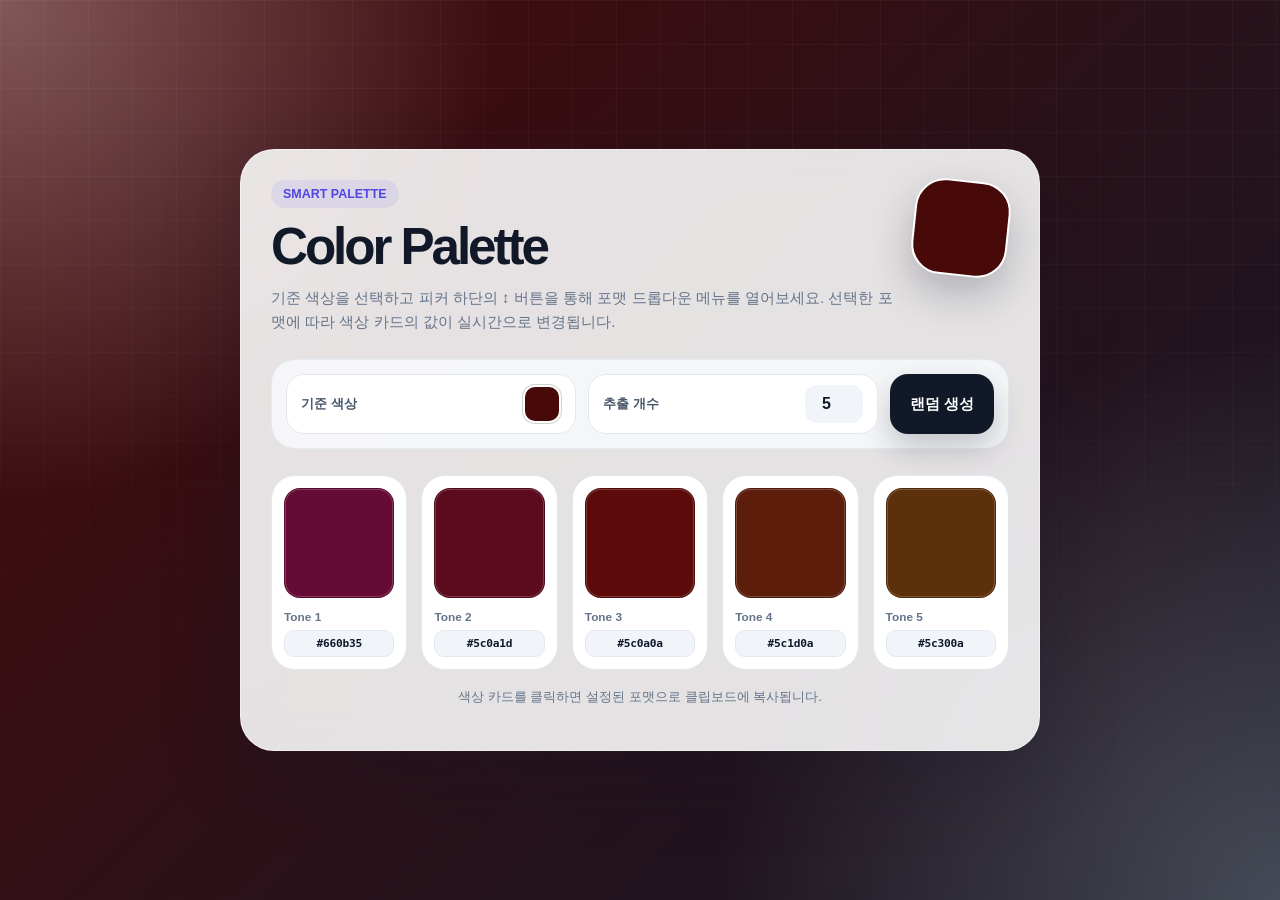
==== color_palette.html @ 42c9bb75 "Add Smart Color Palette Generator HTML and JS This file contains the HTML structure, styles, and Jav" ====
<!DOCTYPE html>
<html lang="ko">
<head>
    <meta charset="UTF-8" />
    <meta name="viewport" content="width=device-width, initial-scale=1.0" />
    <title>Smart Color Palette Generator</title>

    <style>
        :root {
            --bg-color: #450a0a;
            --text-color: #ffffff;
            --card-bg: rgba(255, 255, 255, 0.88);
            --card-border: rgba(255, 255, 255, 0.5);
            --shadow: 0 24px 80px rgba(15, 23, 42, 0.22);
        }

        * {
            box-sizing: border-box;
        }

        body {
            min-height: 100vh;
            margin: 0;
            font-family: Pretendard, -apple-system, BlinkMacSystemFont, "Segoe UI", sans-serif;
            color: var(--text-color);
            background:
                radial-gradient(circle at top left, rgba(255, 255, 255, 0.32), transparent 32%),
                radial-gradient(circle at bottom right, rgba(255, 255, 255, 0.22), transparent 36%),
                linear-gradient(135deg, var(--bg-color), #111827);
            transition: background 0.45s ease, color 0.3s ease;
            display: flex;
            align-items: center;
            justify-content: center;
            padding: 40px 18px;
            overflow-x: hidden;
        }

        body::before {
            content: "";
            position: fixed;
            inset: 0;
            background-image:
                linear-gradient(rgba(255,255,255,0.06) 1px, transparent 1px),
                linear-gradient(90deg, rgba(255,255,255,0.06) 1px, transparent 1px);
            background-size: 44px 44px;
            mask-image: linear-gradient(to bottom, rgba(0,0,0,0.65), transparent);
            pointer-events: none;
        }

        .container {
            position: relative;
            width: min(100%, 800px);
            padding: 30px;
            border-radius: 34px;
            background: var(--card-bg);
            border: 1px solid var(--card-border);
            box-shadow: var(--shadow);
            backdrop-filter: blur(22px);
            color: #111827;
        }

        .header {
            display: flex;
            justify-content: space-between;
            gap: 20px;
            align-items: flex-start;
            margin-bottom: 26px;
        }

        .eyebrow {
            display: inline-flex;
            align-items: center;
            gap: 8px;
            padding: 7px 12px;
            border-radius: 999px;
            background: rgba(99, 102, 241, 0.1);
            color: #4f46e5;
            font-size: 0.78rem;
            font-weight: 800;
            margin-bottom: 12px;
        }

        h1 {
            margin: 0;
            font-size: clamp(2rem, 5vw, 3.2rem);
            line-height: 1.05;
            letter-spacing: -0.06em;
        }

        .description {
            margin: 12px 0 0;
            color: #64748b;
            font-size: 0.95rem;
            line-height: 1.55;
        }

        .preview-orb {
            flex: 0 0 auto;
            width: 96px;
            height: 96px;
            border-radius: 30px;
            background: var(--bg-color);
            box-shadow: 0 18px 40px rgba(15, 23, 42, 0.24);
            border: 2px solid #ffffff;
            transform: rotate(6deg);
            transition: background 0.35s ease, transform 0.25s ease;
        }

        .preview-orb:hover {
            transform: rotate(0deg) scale(1.04);
        }

        .controls {
            display: grid;
            grid-template-columns: 1fr 1fr auto;
            gap: 12px;
            margin-bottom: 26px;
            padding: 14px;
            border-radius: 24px;
            background: rgba(248, 250, 252, 0.86);
            border: 1px solid rgba(226, 232, 240, 0.9);
        }

        .input-group {
            display: flex;
            align-items: center;
            justify-content: space-between;
            gap: 12px;
            min-height: 58px;
            padding: 10px 14px;
            border-radius: 18px;
            background: #ffffff;
            border: 1px solid #e2e8f0;
            position: relative;
        }

        .input-group label {
            font-size: 0.84rem;
            font-weight: 800;
            color: #475569;
            white-space: nowrap;
        }

        .color-picker-trigger {
            width: 38px;
            height: 38px;
            border-radius: 12px;
            border: 2px solid #ffffff;
            box-shadow: 0 0 0 1px rgba(0, 0, 0, 0.18);
            cursor: pointer;
            background: var(--bg-color);
        }

        /* 개발자 도구 메인 피커 Popover */
        .dev-picker-popover {
            position: absolute;
            top: 68px;
            left: 0;
            z-index: 50;
            width: 270px;
            padding: 12px;
            background: #242424;
            border-radius: 16px;
            box-shadow: 0 20px 45px rgba(0, 0, 0, 0.4);
            border: 1px solid #383838;
            display: none;
            flex-direction: column;
            gap: 12px;
            color: #d1d5db;
        }

        .dev-picker-popover.active {
            display: flex;
        }

        .spectrum-box {
            position: relative;
            width: 100%;
            height: 140px;
            border-radius: 8px;
            background: linear-gradient(to top, #000, transparent),
                        linear-gradient(to right, #fff, rgba(255,0,0,0));
            background-color: #ff0000;
            cursor: crosshair;
            overflow: hidden;
        }

        .spectrum-cursor {
            position: absolute;
            width: 14px;
            height: 14px;
            border: 2px solid #ffffff;
            border-radius: 50%;
            box-shadow: 0 0 3px rgba(0,0,0,0.8);
            transform: translate(-50%, -50%);
            pointer-events: none;
        }

        .sliders-row {
            display: flex;
            align-items: center;
            gap: 10px;
        }

        .current-color-circle {
            width: 28px;
            height: 28px;
            border-radius: 50%;
            border: 1px solid rgba(255, 255, 255, 0.2);
            flex-shrink: 0;
            background: var(--bg-color);
        }

        .sliders-column {
            display: flex;
            flex-direction: column;
            gap: 8px;
            flex: 1;
        }

        .picker-slider {
            -webkit-appearance: none;
            width: 100%;
            height: 8px;
            border-radius: 4px;
            outline: none;
        }

        .hue-slider {
            background: linear-gradient(to right, #ff0000 0%, #ffff00 17%, #00ff00 33%, #00ffff 50%, #0000ff 67%, #ff00ff 83%, #ff0000 100%);
        }

        .alpha-slider {
            background: linear-gradient(to right, transparent, #ff0000);
        }

        .picker-slider::-webkit-slider-thumb {
            -webkit-appearance: none;
            width: 14px;
            height: 14px;
            border-radius: 50%;
            background: #ffffff;
            box-shadow: 0 1px 3px rgba(0,0,0,0.5);
            cursor: pointer;
        }

        /* 피커 하단 포맷 표시 컨트롤 영역 */
        .format-control-wrapper {
            position: relative;
        }

        .format-controller-box {
            display: flex;
            align-items: center;
            gap: 6px;
            background: #1a1a1a;
            border: 1px solid #3d3d3d;
            border-radius: 8px;
            padding: 4px 8px;
        }

        .format-value-input {
            width: 100%;
            background: transparent;
            border: 0;
            outline: 0;
            color: #ffffff;
            font-size: 0.82rem;
            font-family: ui-monospace, SFMono-Regular, Menlo, Monaco, Consolas, monospace;
            text-align: center;
        }

        .format-switch-btn {
            background: transparent;
            border: 0;
            color: #9ca3af;
            cursor: pointer;
            padding: 2px 4px;
            min-height: auto;
            box-shadow: none;
            font-size: 0.9rem;
            display: flex;
            align-items: center;
            justify-content: center;
            border-radius: 4px;
        }

        .format-switch-btn:hover {
            background: rgba(255,255,255,0.15);
            color: #ffffff;
            transform: none;
            box-shadow: none;
        }

        .format-label-sub {
            text-align: center;
            font-size: 0.68rem;
            color: #6b7280;
            font-weight: 800;
            margin-top: 4px;
            letter-spacing: 0.05em;
        }

        /* 개발자 도구 스타일 포맷 선택 드롭다운 팝업 메뉴 */
        .format-dropdown-menu {
            position: absolute;
            top: 100%;
            right: 0;
            margin-top: 6px;
            width: 180px;
            background: #1e1e1e;
            border: 1px solid #3d3d3d;
            border-radius: 10px;
            box-shadow: 0 10px 25px rgba(0, 0, 0, 0.5);
            display: none;
            flex-direction: column;
            padding: 6px 0;
            z-index: 60;
        }

        .format-dropdown-menu.active {
            display: flex;
        }

        .format-option-item {
            padding: 8px 12px;
            font-size: 0.78rem;
            font-family: ui-monospace, SFMono-Regular, Menlo, Monaco, Consolas, monospace;
            color: #d1d5db;
            cursor: pointer;
            display: flex;
            justify-content: space-between;
            align-items: center;
            transition: background 0.15s ease;
        }

        .format-option-item:hover {
            background: #2d2d2d;
            color: #ffffff;
        }

        .format-option-item.selected {
            color: #3b82f6;
            font-weight: bold;
        }

        input[type="number"] {
            width: 58px;
            border: 0;
            outline: 0;
            background: #f1f5f9;
            border-radius: 12px;
            padding: 10px 6px;
            text-align: center;
            font-size: 1rem;
            font-weight: 900;
            color: #111827;
        }

        button {
            min-height: 58px;
            padding: 0 20px;
            border: 0;
            border-radius: 18px;
            background: #111827;
            color: #ffffff;
            font-size: 0.92rem;
            font-weight: 850;
            cursor: pointer;
            box-shadow: 0 14px 30px rgba(15, 23, 42, 0.22);
            transition: transform 0.2s ease, box-shadow 0.2s ease, background 0.2s ease;
            white-space: nowrap;
        }

        button:hover {
            transform: translateY(-2px);
            background: #020617;
            box-shadow: 0 18px 38px rgba(15, 23, 42, 0.28);
        }

        .palette {
            display: grid;
            grid-template-columns: repeat(auto-fit, minmax(130px, 1fr));
            gap: 14px;
        }

        .color-card {
            position: relative;
            overflow: hidden;
            padding: 12px;
            border-radius: 24px;
            background: #ffffff;
            border: 1px solid #e2e8f0;
            cursor: pointer;
            transition: transform 0.22s ease, box-shadow 0.22s ease, border-color 0.22s ease;
        }

        .color-card:hover {
            transform: translateY(-6px);
            box-shadow: 0 18px 36px rgba(15, 23, 42, 0.12);
            border-color: #6366f1;
        }

        .swatch {
            height: 110px;
            border-radius: 16px;
            margin-bottom: 12px;
            border: 1px solid rgba(0, 0, 0, 0.15);
            box-shadow: inset 0 0 0 1px rgba(255, 255, 255, 0.2);
        }

        .color-info {
            display: flex;
            flex-direction: column;
            gap: 6px;
        }

        .tone-name {
            font-size: 0.74rem;
            font-weight: 900;
            color: #64748b;
        }

        .hex-label {
            padding: 6px 8px;
            border-radius: 10px;
            background: #f1f5f9;
            color: #0f172a;
            font-size: 0.7rem;
            font-weight: 800;
            font-family: ui-monospace, SFMono-Regular, Menlo, Monaco, Consolas, monospace;
            letter-spacing: -0.02em;
            word-break: break-all;
            text-align: center;
            border: 1px solid #e2e8f0;
        }

        .hint {
            margin-top: 18px;
            color: #64748b;
            font-size: 0.84rem;
            text-align: center;
        }

        #toast {
            position: fixed;
            left: 50%;
            bottom: 34px;
            transform: translateX(-50%) translateY(16px);
            min-width: 210px;
            padding: 14px 18px;
            border-radius: 999px;
            background: rgba(15, 23, 42, 0.92);
            color: #ffffff;
            text-align: center;
            font-size: 0.9rem;
            font-weight: 800;
            box-shadow: 0 20px 50px rgba(0,0,0,0.28);
            opacity: 0;
            visibility: hidden;
            transition: opacity 0.25s ease, transform 0.25s ease, visibility 0.25s ease;
            backdrop-filter: blur(12px);
            z-index: 100;
        }

        #toast.show {
            opacity: 1;
            visibility: visible;
            transform: translateX(-50%) translateY(0);
        }

        @media (max-width: 720px) {
            .controls {
                grid-template-columns: 1fr;
            }
            .header {
                flex-direction: column;
            }
            .preview-orb {
                width: 100%;
                height: 80px;
                transform: none;
            }
        }
    </style>
</head>

<body>
    <main class="container">
        <section class="header">
            <div>
                <div class="eyebrow">SMART PALETTE</div>
                <h1>Color Palette</h1>
                <p class="description">
                    기준 색상을 선택하고 피커 하단의 ↕ 버튼을 통해 포맷 드롭다운 메뉴를 열어보세요.
                    선택한 포맷에 따라 색상 카드의 값이 실시간으로 변경됩니다.
                </p>
            </div>

            <div class="preview-orb" id="previewOrb"></div>
        </section>

        <section class="controls">
            <div class="input-group">
                <label>기준 색상</label>
                <div class="color-picker-trigger" id="pickerTrigger"></div>
                
                <!-- 개발자 도구 스타일 피커 Popover -->
                <div class="dev-picker-popover" id="pickerPopover">
                    <div class="spectrum-box" id="spectrumBox">
                        <div class="spectrum-cursor" id="spectrumCursor"></div>
                    </div>
                    
                    <div class="sliders-row">
                        <div class="current-color-circle" id="currentColorCircle"></div>
                        <div class="sliders-column">
                            <input type="range" min="0" max="360" value="0" class="picker-slider hue-slider" id="hueSlider" />
                            <input type="range" min="0" max="1" step="0.01" value="1" class="picker-slider alpha-slider" id="alphaSlider" />
                        </div>
                    </div>

                    <div class="format-control-wrapper">
                        <div class="format-controller-box">
                            <input type="text" class="format-value-input" id="formatValueInput" />
                            <button type="button" class="format-switch-btn" id="formatSwitchBtn" title="포맷 선택 메뉴 열기">↕</button>
                        </div>
                        <div class="format-label-sub" id="formatLabelSub">HEX</div>

                        <!-- 개발자 도구 스타일 포맷 드롭다운 팝업 -->
                        <div class="format-dropdown-menu" id="formatDropdownMenu">
                            <div class="format-option-item selected" data-format="HEX">HEX</div>
                            <div class="format-option-item" data-format="RGB">RGB</div>
                            <div class="format-option-item" data-format="HSL">HSL</div>
                            <div class="format-option-item" data-format="HWB">HWB</div>
                            <div class="format-option-item" data-format="LCH">LCH</div>
                            <div class="format-option-item" data-format="OKLCH">OKLCH</div>
                        </div>
                    </div>
                </div>
            </div>

            <div class="input-group">
                <label for="colorCount">추출 개수</label>
                <input type="number" id="colorCount" value="5" min="1" max="10" />
            </div>

            <button type="button" onclick="randomizeAndGenerate()">
                랜덤 생성
            </button>
        </section>

        <section class="palette" id="palette"></section>

        <p class="hint">색상 카드를 클릭하면 설정된 포맷으로 클립보드에 복사됩니다.</p>
    </main>

    <div id="toast">복사되었습니다 🎉</div>

    <script>
        let currentFormat = "HEX";

        // 글로벌 색상 상태 관리 (HSLA 기준)
        let currentH = 0;
        let currentS = 77;
        let currentL = 16;
        let currentA = 1;

        const pickerTrigger = document.getElementById("pickerTrigger");
        const pickerPopover = document.getElementById("pickerPopover");
        const spectrumBox = document.getElementById("spectrumBox");
        const spectrumCursor = document.getElementById("spectrumCursor");
        const currentColorCircle = document.getElementById("currentColorCircle");
        const hueSlider = document.getElementById("hueSlider");
        const alphaSlider = document.getElementById("alphaSlider");
        const formatValueInput = document.getElementById("formatValueInput");
        const formatSwitchBtn = document.getElementById("formatSwitchBtn");
        const formatDropdownMenu = document.getElementById("formatDropdownMenu");
        const formatLabelSub = document.getElementById("formatLabelSub");
        const colorCountInput = document.getElementById("colorCount");
        const paletteContainer = document.getElementById("palette");
        const previewOrb = document.getElementById("previewOrb");

        // 메인 피커 팝오버 토글
        pickerTrigger.addEventListener("click", (e) => {
            e.stopPropagation();
            pickerPopover.classList.toggle("active");
            formatDropdownMenu.classList.remove("active");
        });

        document.addEventListener("click", (e) => {
            if (!pickerPopover.contains(e.target) && e.target !== pickerTrigger) {
                pickerPopover.classList.remove("active");
                formatDropdownMenu.classList.remove("active");
            }
        });

        // ↕ 버튼 클릭 시 포맷 선택 드롭다운 토글
        formatSwitchBtn.addEventListener("click", (e) => {
            e.stopPropagation();
            formatDropdownMenu.classList.toggle("active");
        });

        // 드롭다운 옵션 클릭 이벤트
        document.querySelectorAll(".format-option-item").forEach(item => {
            item.addEventListener("click", (e) => {
                e.stopPropagation();
                currentFormat = item.getAttribute("data-format");
                
                document.querySelectorAll(".format-option-item").forEach(opt => opt.classList.remove("selected"));
                item.classList.add("selected");

                formatDropdownMenu.classList.remove("active");
                generatePalette();
            });
        });

        // 스펙트럼 마우스 드래그 조작
        let isDraggingSpectrum = false;

        function updateSpectrumFromMouse(e) {
            const rect = spectrumBox.getBoundingClientRect();
            let x = Math.max(0, Math.min(rect.width, e.clientX - rect.left));
            let y = Math.max(0, Math.min(rect.height, e.clientY - rect.top));

            let s = Math.round((x / rect.width) * 100);
            const v = 100 - (y / rect.height) * 100;

            const l = (2 - s / 100) * (v / 100) / 2;
            if (l !== 0) {
                if (l === 1) {
                    s = 0;
                } else if (l < 0.5) {
                    s = (s / 100 * v / 100) / (l * 2) * 100;
                } else {
                    s = (s / 100 * v / 100) / (2 - l * 2) * 100;
                }
            }
            currentS = Math.round(s);
            currentL = Math.round(l * 100);

            spectrumCursor.style.left = `${x}px`;
            spectrumCursor.style.top = `${y}px`;

            generatePalette();
        }

        spectrumBox.addEventListener("mousedown", (e) => {
            isDraggingSpectrum = true;
            updateSpectrumFromMouse(e);
        });

        window.addEventListener("mousemove", (e) => {
            if (isDraggingSpectrum) updateSpectrumFromMouse(e);
        });

        window.addEventListener("mouseup", () => {
            isDraggingSpectrum = false;
        });

        // 슬라이더 조작
        hueSlider.addEventListener("input", (e) => {
            currentH = parseFloat(e.target.value);
            spectrumBox.style.backgroundColor = `hsl(${currentH}, 100%, 50%)`;
            generatePalette();
        });

        alphaSlider.addEventListener("input", (e) => {
            currentA = parseFloat(e.target.value);
            generatePalette();
        });

        colorCountInput.addEventListener("input", generatePalette);

        // 다양한 색상 포맷 변환 함수
        function hslToRgb(h, s, l) {
            s /= 100;
            l /= 100;
            const c = (1 - Math.abs(2 * l - 1)) * s;
            const x = c * (1 - Math.abs((h / 60) % 2 - 1));
            const m = l - c / 2;
            let r = 0, g = 0, b = 0;

            if (0 <= h && h < 60) { r = c; g = x; b = 0; }
            else if (60 <= h && h < 120) { r = x; g = c; b = 0; }
            else if (120 <= h && h < 180) { r = 0; g = c; b = x; }
            else if (180 <= h && h < 240) { r = 0; g = x; b = c; }
            else if (240 <= h && h < 300) { r = x; g = 0; b = c; }
            else if (300 <= h && h < 360) { r = c; g = 0; b = x; }

            return {
                r: Math.round((r + m) * 255),
                g: Math.round((g + m) * 255),
                b: Math.round((b + m) * 255)
            };
        }

        function rgbToHex(r, g, b) {
            return "#" + [r, g, b].map(x => x.toString(16).padStart(2, "0")).join("");
        }

        function formatColorString(h, s, l, a, formatName) {
            const { r, g, b } = hslToRgb(h, s, l);

            switch (formatName) {
                case "RGB":
                    return a < 1 ? `rgba(${r}, ${g}, ${b}, ${a})` : `rgb(${r}, ${g}, ${b})`;
                case "HSL":
                    return a < 1 
                        ? `hsla(${Math.round(h)}, ${Math.round(s)}%, ${Math.round(l)}%, ${a})` 
                        : `hsl(${Math.round(h)}, ${Math.round(s)}%, ${Math.round(l)}%)`;
                case "HWB":
                    const w = Math.round((1 - s / 100) * (l / 100) * 100);
                    const bk = Math.round((1 - l / 100) * 100);
                    return `hwb(${Math.round(h)}deg ${w}% ${bk}%)`;
                case "LCH":
                    return `lch(${Math.round(l)}% ${Math.round(s * 0.8)} ${Math.round(h)})`;
                case "OKLCH":
                    return `oklch(${(l / 100).toFixed(2)} ${(s / 250).toFixed(2)} ${Math.round(h)})`;
                case "HEX":
                default:
                    return rgbToHex(r, g, b);
            }
        }

        function randomizeAndGenerate() {
            currentH = Math.floor(Math.random() * 360);
            currentS = Math.floor(Math.random() * 50) + 40;
            currentL = Math.floor(Math.random() * 50) + 30;
            currentA = 1;

            hueSlider.value = currentH;
            alphaSlider.value = currentA;
            spectrumBox.style.backgroundColor = `hsl(${currentH}, 100%, 50%)`;

            generatePalette();
        }

        function generatePalette() {
            const count = Math.min(Math.max(Number(colorCountInput.value || 1), 1), 10);

            paletteContainer.innerHTML = "";

            const baseRgb = hslToRgb(currentH, currentS, currentL);
            const baseCssColor = `rgba(${baseRgb.r}, ${baseRgb.g}, ${baseRgb.b}, ${currentA})`;

            // 피커 포맷 및 값 업데이트
            formatValueInput.value = formatColorString(currentH, currentS, currentL, currentA, currentFormat);
            formatLabelSub.textContent = currentFormat;

            document.documentElement.style.setProperty("--bg-color", baseCssColor);
            previewOrb.style.background = baseCssColor;
            pickerTrigger.style.background = baseCssColor;
            currentColorCircle.style.background = baseCssColor;

            alphaSlider.style.background = `linear-gradient(to right, transparent, rgb(${baseRgb.r}, ${baseRgb.g}, ${baseRgb.b}))`;

            for (let i = 0; i < count; i++) {
                const center = (count - 1) / 2;
                const hueShift = (i - center) * 14;
                const lightShift = (center - i) * 3;

                const nextHue = (currentH + hueShift + 360) % 360;
                const nextSaturation = Math.min(Math.max(currentS + 4, 30), 95);
                const nextLightness = Math.min(Math.max(currentL + lightShift, 20), 85);

                const formattedString = formatColorString(nextHue, nextSaturation, nextLightness, currentA, currentFormat);
                const { r, g, b } = hslToRgb(nextHue, nextSaturation, nextLightness);
                const swatchBg = `rgba(${r}, ${g}, ${b}, ${currentA})`;

                const card = document.createElement("div");
                card.className = "color-card";

                card.innerHTML = `
                    <div class="swatch" style="background: ${swatchBg};"></div>
                    <div class="color-info">
                        <span class="tone-name">Tone ${i + 1}</span>
                        <span class="hex-label">${formattedString}</span>
                    </div>
                `;

                card.addEventListener("click", () => copyToClipboard(formattedString));
                paletteContainer.appendChild(card);
            }
        }

        function copyToClipboard(value) {
            navigator.clipboard.writeText(value).then(() => {
                const toast = document.getElementById("toast");
                toast.textContent = `${value} 복사되었습니다 🎉`;
                toast.classList.add("show");

                setTimeout(() => {
                    toast.classList.remove("show");
                }, 1800);
            });
        }

        // 초기화
        spectrumBox.style.backgroundColor = `hsl(${currentH}, 100%, 50%)`;
        generatePalette();
    </script>
</body>
</html>
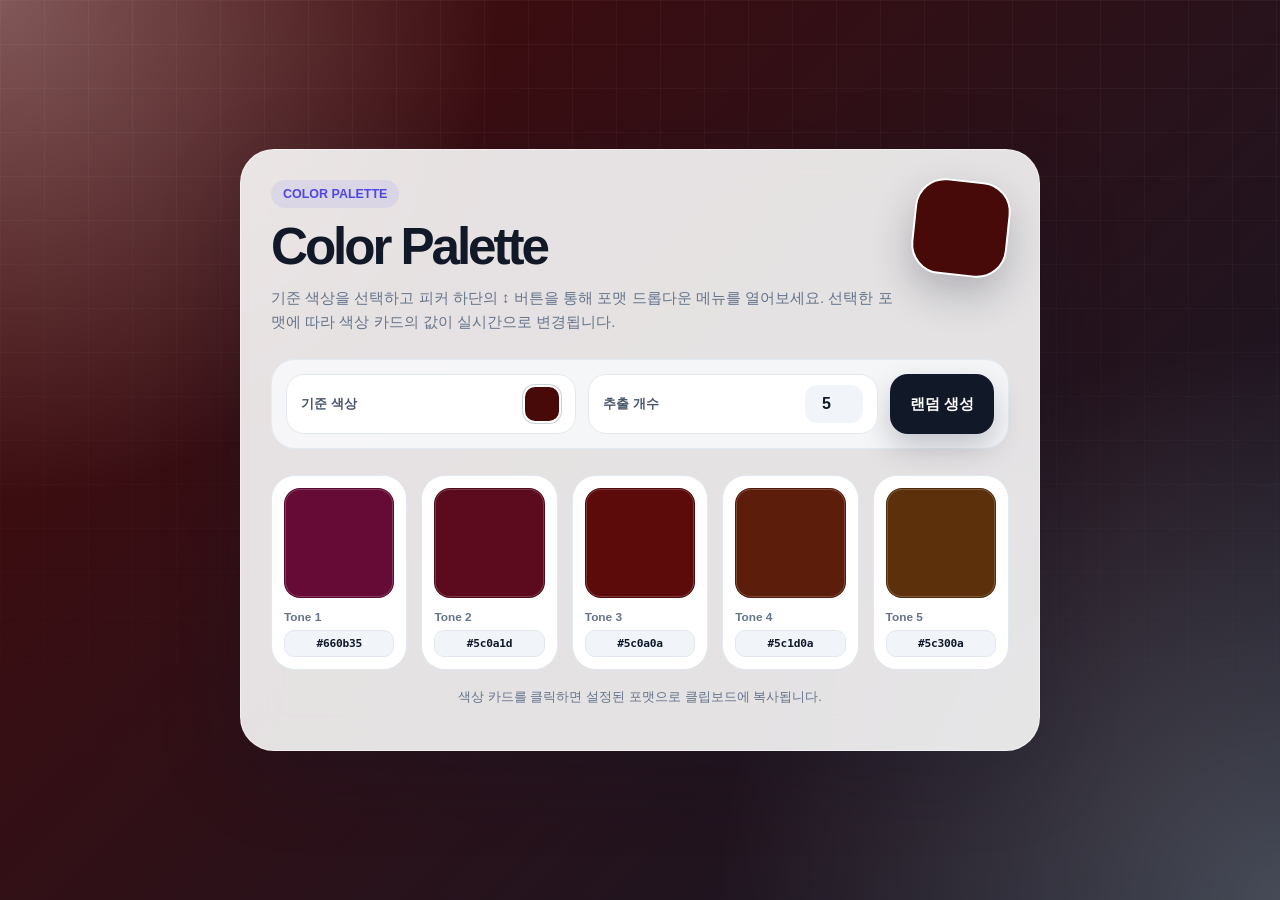
==== commit 5f5cd337: "Update color palette title and remove comments" ====
--- a/color_palette.html
+++ b/color_palette.html
@@ -4,492 +4,14 @@
     <meta charset="UTF-8" />
     <meta name="viewport" content="width=device-width, initial-scale=1.0" />
     <title>Smart Color Palette Generator</title>
-
-    <style>
-        :root {
-            --bg-color: #450a0a;
-            --text-color: #ffffff;
-            --card-bg: rgba(255, 255, 255, 0.88);
-            --card-border: rgba(255, 255, 255, 0.5);
-            --shadow: 0 24px 80px rgba(15, 23, 42, 0.22);
-        }
-
-        * {
-            box-sizing: border-box;
-        }
-
-        body {
-            min-height: 100vh;
-            margin: 0;
-            font-family: Pretendard, -apple-system, BlinkMacSystemFont, "Segoe UI", sans-serif;
-            color: var(--text-color);
-            background:
-                radial-gradient(circle at top left, rgba(255, 255, 255, 0.32), transparent 32%),
-                radial-gradient(circle at bottom right, rgba(255, 255, 255, 0.22), transparent 36%),
-                linear-gradient(135deg, var(--bg-color), #111827);
-            transition: background 0.45s ease, color 0.3s ease;
-            display: flex;
-            align-items: center;
-            justify-content: center;
-            padding: 40px 18px;
-            overflow-x: hidden;
-        }
-
-        body::before {
-            content: "";
-            position: fixed;
-            inset: 0;
-            background-image:
-                linear-gradient(rgba(255,255,255,0.06) 1px, transparent 1px),
-                linear-gradient(90deg, rgba(255,255,255,0.06) 1px, transparent 1px);
-            background-size: 44px 44px;
-            mask-image: linear-gradient(to bottom, rgba(0,0,0,0.65), transparent);
-            pointer-events: none;
-        }
-
-        .container {
-            position: relative;
-            width: min(100%, 800px);
-            padding: 30px;
-            border-radius: 34px;
-            background: var(--card-bg);
-            border: 1px solid var(--card-border);
-            box-shadow: var(--shadow);
-            backdrop-filter: blur(22px);
-            color: #111827;
-        }
-
-        .header {
-            display: flex;
-            justify-content: space-between;
-            gap: 20px;
-            align-items: flex-start;
-            margin-bottom: 26px;
-        }
-
-        .eyebrow {
-            display: inline-flex;
-            align-items: center;
-            gap: 8px;
-            padding: 7px 12px;
-            border-radius: 999px;
-            background: rgba(99, 102, 241, 0.1);
-            color: #4f46e5;
-            font-size: 0.78rem;
-            font-weight: 800;
-            margin-bottom: 12px;
-        }
-
-        h1 {
-            margin: 0;
-            font-size: clamp(2rem, 5vw, 3.2rem);
-            line-height: 1.05;
-            letter-spacing: -0.06em;
-        }
-
-        .description {
-            margin: 12px 0 0;
-            color: #64748b;
-            font-size: 0.95rem;
-            line-height: 1.55;
-        }
-
-        .preview-orb {
-            flex: 0 0 auto;
-            width: 96px;
-            height: 96px;
-            border-radius: 30px;
-            background: var(--bg-color);
-            box-shadow: 0 18px 40px rgba(15, 23, 42, 0.24);
-            border: 2px solid #ffffff;
-            transform: rotate(6deg);
-            transition: background 0.35s ease, transform 0.25s ease;
-        }
-
-        .preview-orb:hover {
-            transform: rotate(0deg) scale(1.04);
-        }
-
-        .controls {
-            display: grid;
-            grid-template-columns: 1fr 1fr auto;
-            gap: 12px;
-            margin-bottom: 26px;
-            padding: 14px;
-            border-radius: 24px;
-            background: rgba(248, 250, 252, 0.86);
-            border: 1px solid rgba(226, 232, 240, 0.9);
-        }
-
-        .input-group {
-            display: flex;
-            align-items: center;
-            justify-content: space-between;
-            gap: 12px;
-            min-height: 58px;
-            padding: 10px 14px;
-            border-radius: 18px;
-            background: #ffffff;
-            border: 1px solid #e2e8f0;
-            position: relative;
-        }
-
-        .input-group label {
-            font-size: 0.84rem;
-            font-weight: 800;
-            color: #475569;
-            white-space: nowrap;
-        }
-
-        .color-picker-trigger {
-            width: 38px;
-            height: 38px;
-            border-radius: 12px;
-            border: 2px solid #ffffff;
-            box-shadow: 0 0 0 1px rgba(0, 0, 0, 0.18);
-            cursor: pointer;
-            background: var(--bg-color);
-        }
-
-        /* 개발자 도구 메인 피커 Popover */
-        .dev-picker-popover {
-            position: absolute;
-            top: 68px;
-            left: 0;
-            z-index: 50;
-            width: 270px;
-            padding: 12px;
-            background: #242424;
-            border-radius: 16px;
-            box-shadow: 0 20px 45px rgba(0, 0, 0, 0.4);
-            border: 1px solid #383838;
-            display: none;
-            flex-direction: column;
-            gap: 12px;
-            color: #d1d5db;
-        }
-
-        .dev-picker-popover.active {
-            display: flex;
-        }
-
-        .spectrum-box {
-            position: relative;
-            width: 100%;
-            height: 140px;
-            border-radius: 8px;
-            background: linear-gradient(to top, #000, transparent),
-                        linear-gradient(to right, #fff, rgba(255,0,0,0));
-            background-color: #ff0000;
-            cursor: crosshair;
-            overflow: hidden;
-        }
-
-        .spectrum-cursor {
-            position: absolute;
-            width: 14px;
-            height: 14px;
-            border: 2px solid #ffffff;
-            border-radius: 50%;
-            box-shadow: 0 0 3px rgba(0,0,0,0.8);
-            transform: translate(-50%, -50%);
-            pointer-events: none;
-        }
-
-        .sliders-row {
-            display: flex;
-            align-items: center;
-            gap: 10px;
-        }
-
-        .current-color-circle {
-            width: 28px;
-            height: 28px;
-            border-radius: 50%;
-            border: 1px solid rgba(255, 255, 255, 0.2);
-            flex-shrink: 0;
-            background: var(--bg-color);
-        }
-
-        .sliders-column {
-            display: flex;
-            flex-direction: column;
-            gap: 8px;
-            flex: 1;
-        }
-
-        .picker-slider {
-            -webkit-appearance: none;
-            width: 100%;
-            height: 8px;
-            border-radius: 4px;
-            outline: none;
-        }
-
-        .hue-slider {
-            background: linear-gradient(to right, #ff0000 0%, #ffff00 17%, #00ff00 33%, #00ffff 50%, #0000ff 67%, #ff00ff 83%, #ff0000 100%);
-        }
-
-        .alpha-slider {
-            background: linear-gradient(to right, transparent, #ff0000);
-        }
-
-        .picker-slider::-webkit-slider-thumb {
-            -webkit-appearance: none;
-            width: 14px;
-            height: 14px;
-            border-radius: 50%;
-            background: #ffffff;
-            box-shadow: 0 1px 3px rgba(0,0,0,0.5);
-            cursor: pointer;
-        }
-
-        /* 피커 하단 포맷 표시 컨트롤 영역 */
-        .format-control-wrapper {
-            position: relative;
-        }
-
-        .format-controller-box {
-            display: flex;
-            align-items: center;
-            gap: 6px;
-            background: #1a1a1a;
-            border: 1px solid #3d3d3d;
-            border-radius: 8px;
-            padding: 4px 8px;
-        }
-
-        .format-value-input {
-            width: 100%;
-            background: transparent;
-            border: 0;
-            outline: 0;
-            color: #ffffff;
-            font-size: 0.82rem;
-            font-family: ui-monospace, SFMono-Regular, Menlo, Monaco, Consolas, monospace;
-            text-align: center;
-        }
-
-        .format-switch-btn {
-            background: transparent;
-            border: 0;
-            color: #9ca3af;
-            cursor: pointer;
-            padding: 2px 4px;
-            min-height: auto;
-            box-shadow: none;
-            font-size: 0.9rem;
-            display: flex;
-            align-items: center;
-            justify-content: center;
-            border-radius: 4px;
-        }
-
-        .format-switch-btn:hover {
-            background: rgba(255,255,255,0.15);
-            color: #ffffff;
-            transform: none;
-            box-shadow: none;
-        }
-
-        .format-label-sub {
-            text-align: center;
-            font-size: 0.68rem;
-            color: #6b7280;
-            font-weight: 800;
-            margin-top: 4px;
-            letter-spacing: 0.05em;
-        }
-
-        /* 개발자 도구 스타일 포맷 선택 드롭다운 팝업 메뉴 */
-        .format-dropdown-menu {
-            position: absolute;
-            top: 100%;
-            right: 0;
-            margin-top: 6px;
-            width: 180px;
-            background: #1e1e1e;
-            border: 1px solid #3d3d3d;
-            border-radius: 10px;
-            box-shadow: 0 10px 25px rgba(0, 0, 0, 0.5);
-            display: none;
-            flex-direction: column;
-            padding: 6px 0;
-            z-index: 60;
-        }
-
-        .format-dropdown-menu.active {
-            display: flex;
-        }
-
-        .format-option-item {
-            padding: 8px 12px;
-            font-size: 0.78rem;
-            font-family: ui-monospace, SFMono-Regular, Menlo, Monaco, Consolas, monospace;
-            color: #d1d5db;
-            cursor: pointer;
-            display: flex;
-            justify-content: space-between;
-            align-items: center;
-            transition: background 0.15s ease;
-        }
-
-        .format-option-item:hover {
-            background: #2d2d2d;
-            color: #ffffff;
-        }
-
-        .format-option-item.selected {
-            color: #3b82f6;
-            font-weight: bold;
-        }
-
-        input[type="number"] {
-            width: 58px;
-            border: 0;
-            outline: 0;
-            background: #f1f5f9;
-            border-radius: 12px;
-            padding: 10px 6px;
-            text-align: center;
-            font-size: 1rem;
-            font-weight: 900;
-            color: #111827;
-        }
-
-        button {
-            min-height: 58px;
-            padding: 0 20px;
-            border: 0;
-            border-radius: 18px;
-            background: #111827;
-            color: #ffffff;
-            font-size: 0.92rem;
-            font-weight: 850;
-            cursor: pointer;
-            box-shadow: 0 14px 30px rgba(15, 23, 42, 0.22);
-            transition: transform 0.2s ease, box-shadow 0.2s ease, background 0.2s ease;
-            white-space: nowrap;
-        }
-
-        button:hover {
-            transform: translateY(-2px);
-            background: #020617;
-            box-shadow: 0 18px 38px rgba(15, 23, 42, 0.28);
-        }
-
-        .palette {
-            display: grid;
-            grid-template-columns: repeat(auto-fit, minmax(130px, 1fr));
-            gap: 14px;
-        }
-
-        .color-card {
-            position: relative;
-            overflow: hidden;
-            padding: 12px;
-            border-radius: 24px;
-            background: #ffffff;
-            border: 1px solid #e2e8f0;
-            cursor: pointer;
-            transition: transform 0.22s ease, box-shadow 0.22s ease, border-color 0.22s ease;
-        }
-
-        .color-card:hover {
-            transform: translateY(-6px);
-            box-shadow: 0 18px 36px rgba(15, 23, 42, 0.12);
-            border-color: #6366f1;
-        }
-
-        .swatch {
-            height: 110px;
-            border-radius: 16px;
-            margin-bottom: 12px;
-            border: 1px solid rgba(0, 0, 0, 0.15);
-            box-shadow: inset 0 0 0 1px rgba(255, 255, 255, 0.2);
-        }
-
-        .color-info {
-            display: flex;
-            flex-direction: column;
-            gap: 6px;
-        }
-
-        .tone-name {
-            font-size: 0.74rem;
-            font-weight: 900;
-            color: #64748b;
-        }
-
-        .hex-label {
-            padding: 6px 8px;
-            border-radius: 10px;
-            background: #f1f5f9;
-            color: #0f172a;
-            font-size: 0.7rem;
-            font-weight: 800;
-            font-family: ui-monospace, SFMono-Regular, Menlo, Monaco, Consolas, monospace;
-            letter-spacing: -0.02em;
-            word-break: break-all;
-            text-align: center;
-            border: 1px solid #e2e8f0;
-        }
-
-        .hint {
-            margin-top: 18px;
-            color: #64748b;
-            font-size: 0.84rem;
-            text-align: center;
-        }
-
-        #toast {
-            position: fixed;
-            left: 50%;
-            bottom: 34px;
-            transform: translateX(-50%) translateY(16px);
-            min-width: 210px;
-            padding: 14px 18px;
-            border-radius: 999px;
-            background: rgba(15, 23, 42, 0.92);
-            color: #ffffff;
-            text-align: center;
-            font-size: 0.9rem;
-            font-weight: 800;
-            box-shadow: 0 20px 50px rgba(0,0,0,0.28);
-            opacity: 0;
-            visibility: hidden;
-            transition: opacity 0.25s ease, transform 0.25s ease, visibility 0.25s ease;
-            backdrop-filter: blur(12px);
-            z-index: 100;
-        }
-
-        #toast.show {
-            opacity: 1;
-            visibility: visible;
-            transform: translateX(-50%) translateY(0);
-        }
-
-        @media (max-width: 720px) {
-            .controls {
-                grid-template-columns: 1fr;
-            }
-            .header {
-                flex-direction: column;
-            }
-            .preview-orb {
-                width: 100%;
-                height: 80px;
-                transform: none;
-            }
-        }
-    </style>
+    <link rel="stylesheet" href="css/color_palette.css" />
 </head>
 
 <body>
     <main class="container">
         <section class="header">
             <div>
-                <div class="eyebrow">SMART PALETTE</div>
+                <div class="eyebrow">COLOR PALETTE</div>
                 <h1>Color Palette</h1>
                 <p class="description">
                     기준 색상을 선택하고 피커 하단의 ↕ 버튼을 통해 포맷 드롭다운 메뉴를 열어보세요.
@@ -505,7 +27,6 @@
                 <label>기준 색상</label>
                 <div class="color-picker-trigger" id="pickerTrigger"></div>
                 
-                <!-- 개발자 도구 스타일 피커 Popover -->
                 <div class="dev-picker-popover" id="pickerPopover">
                     <div class="spectrum-box" id="spectrumBox">
                         <div class="spectrum-cursor" id="spectrumCursor"></div>
@@ -526,7 +47,6 @@
                         </div>
                         <div class="format-label-sub" id="formatLabelSub">HEX</div>
 
-                        <!-- 개발자 도구 스타일 포맷 드롭다운 팝업 -->
                         <div class="format-dropdown-menu" id="formatDropdownMenu">
                             <div class="format-option-item selected" data-format="HEX">HEX</div>
                             <div class="format-option-item" data-format="RGB">RGB</div>
@@ -559,7 +79,6 @@
     <script>
         let currentFormat = "HEX";
 
-        // 글로벌 색상 상태 관리 (HSLA 기준)
         let currentH = 0;
         let currentS = 77;
         let currentL = 16;
@@ -580,7 +99,6 @@
         const paletteContainer = document.getElementById("palette");
         const previewOrb = document.getElementById("previewOrb");
 
-        // 메인 피커 팝오버 토글
         pickerTrigger.addEventListener("click", (e) => {
             e.stopPropagation();
             pickerPopover.classList.toggle("active");
@@ -594,13 +112,11 @@
             }
         });
 
-        // ↕ 버튼 클릭 시 포맷 선택 드롭다운 토글
         formatSwitchBtn.addEventListener("click", (e) => {
             e.stopPropagation();
             formatDropdownMenu.classList.toggle("active");
         });
 
-        // 드롭다운 옵션 클릭 이벤트
         document.querySelectorAll(".format-option-item").forEach(item => {
             item.addEventListener("click", (e) => {
                 e.stopPropagation();
@@ -614,7 +130,6 @@
             });
         });
 
-        // 스펙트럼 마우스 드래그 조작
         let isDraggingSpectrum = false;
 
         function updateSpectrumFromMouse(e) {
@@ -657,7 +172,6 @@
             isDraggingSpectrum = false;
         });
 
-        // 슬라이더 조작
         hueSlider.addEventListener("input", (e) => {
             currentH = parseFloat(e.target.value);
             spectrumBox.style.backgroundColor = `hsl(${currentH}, 100%, 50%)`;
@@ -671,7 +185,6 @@
 
         colorCountInput.addEventListener("input", generatePalette);
 
-        // 다양한 색상 포맷 변환 함수
         function hslToRgb(h, s, l) {
             s /= 100;
             l /= 100;
@@ -743,7 +256,6 @@
             const baseRgb = hslToRgb(currentH, currentS, currentL);
             const baseCssColor = `rgba(${baseRgb.r}, ${baseRgb.g}, ${baseRgb.b}, ${currentA})`;
 
-            // 피커 포맷 및 값 업데이트
             formatValueInput.value = formatColorString(currentH, currentS, currentL, currentA, currentFormat);
             formatLabelSub.textContent = currentFormat;
 
@@ -795,7 +307,6 @@
             });
         }
 
-        // 초기화
         spectrumBox.style.backgroundColor = `hsl(${currentH}, 100%, 50%)`;
         generatePalette();
     </script>
--- a/css/color_palette.css
+++ b/css/color_palette.css
@@ -0,0 +1,473 @@
+:root {
+    --bg-color: #450a0a;
+    --text-color: #ffffff;
+    --card-bg: rgba(255, 255, 255, 0.88);
+    --card-border: rgba(255, 255, 255, 0.5);
+    --shadow: 0 24px 80px rgba(15, 23, 42, 0.22);
+}
+
+* {
+    box-sizing: border-box;
+}
+
+body {
+    min-height: 100vh;
+    margin: 0;
+    font-family: Pretendard, -apple-system, BlinkMacSystemFont, "Segoe UI", sans-serif;
+    color: var(--text-color);
+    background:
+        radial-gradient(circle at top left, rgba(255, 255, 255, 0.32), transparent 32%),
+        radial-gradient(circle at bottom right, rgba(255, 255, 255, 0.22), transparent 36%),
+        linear-gradient(135deg, var(--bg-color), #111827);
+    transition: background 0.45s ease, color 0.3s ease;
+    display: flex;
+    align-items: center;
+    justify-content: center;
+    padding: 40px 18px;
+    overflow-x: hidden;
+}
+
+body::before {
+    content: "";
+    position: fixed;
+    inset: 0;
+    background-image:
+        linear-gradient(rgba(255,255,255,0.06) 1px, transparent 1px),
+        linear-gradient(90deg, rgba(255,255,255,0.06) 1px, transparent 1px);
+    background-size: 44px 44px;
+    mask-image: linear-gradient(to bottom, rgba(0,0,0,0.65), transparent);
+    pointer-events: none;
+}
+
+.container {
+    position: relative;
+    width: min(100%, 800px);
+    padding: 30px;
+    border-radius: 34px;
+    background: var(--card-bg);
+    border: 1px solid var(--card-border);
+    box-shadow: var(--shadow);
+    backdrop-filter: blur(22px);
+    color: #111827;
+}
+
+.header {
+    display: flex;
+    justify-content: space-between;
+    gap: 20px;
+    align-items: flex-start;
+    margin-bottom: 26px;
+}
+
+.eyebrow {
+    display: inline-flex;
+    align-items: center;
+    gap: 8px;
+    padding: 7px 12px;
+    border-radius: 999px;
+    background: rgba(99, 102, 241, 0.1);
+    color: #4f46e5;
+    font-size: 0.78rem;
+    font-weight: 800;
+    margin-bottom: 12px;
+}
+
+h1 {
+    margin: 0;
+    font-size: clamp(2rem, 5vw, 3.2rem);
+    line-height: 1.05;
+    letter-spacing: -0.06em;
+}
+
+.description {
+    margin: 12px 0 0;
+    color: #64748b;
+    font-size: 0.95rem;
+    line-height: 1.55;
+}
+
+.preview-orb {
+    flex: 0 0 auto;
+    width: 96px;
+    height: 96px;
+    border-radius: 30px;
+    background: var(--bg-color);
+    box-shadow: 0 18px 40px rgba(15, 23, 42, 0.24);
+    border: 2px solid #ffffff;
+    transform: rotate(6deg);
+    transition: background 0.35s ease, transform 0.25s ease;
+}
+
+.preview-orb:hover {
+    transform: rotate(0deg) scale(1.04);
+}
+
+.controls {
+    display: grid;
+    grid-template-columns: 1fr 1fr auto;
+    gap: 12px;
+    margin-bottom: 26px;
+    padding: 14px;
+    border-radius: 24px;
+    background: rgba(248, 250, 252, 0.86);
+    border: 1px solid rgba(226, 232, 240, 0.9);
+}
+
+.input-group {
+    display: flex;
+    align-items: center;
+    justify-content: space-between;
+    gap: 12px;
+    min-height: 58px;
+    padding: 10px 14px;
+    border-radius: 18px;
+    background: #ffffff;
+    border: 1px solid #e2e8f0;
+    position: relative;
+}
+
+.input-group label {
+    font-size: 0.84rem;
+    font-weight: 800;
+    color: #475569;
+    white-space: nowrap;
+}
+
+.color-picker-trigger {
+    width: 38px;
+    height: 38px;
+    border-radius: 12px;
+    border: 2px solid #ffffff;
+    box-shadow: 0 0 0 1px rgba(0, 0, 0, 0.18);
+    cursor: pointer;
+    background: var(--bg-color);
+}
+
+.dev-picker-popover {
+    position: absolute;
+    top: 68px;
+    left: 0;
+    z-index: 50;
+    width: 270px;
+    padding: 12px;
+    background: #242424;
+    border-radius: 16px;
+    box-shadow: 0 20px 45px rgba(0, 0, 0, 0.4);
+    border: 1px solid #383838;
+    display: none;
+    flex-direction: column;
+    gap: 12px;
+    color: #d1d5db;
+}
+
+.dev-picker-popover.active {
+    display: flex;
+}
+
+.spectrum-box {
+    position: relative;
+    width: 100%;
+    height: 140px;
+    border-radius: 8px;
+    background: linear-gradient(to top, #000, transparent),
+                linear-gradient(to right, #fff, rgba(255,0,0,0));
+    background-color: #ff0000;
+    cursor: crosshair;
+    overflow: hidden;
+}
+
+.spectrum-cursor {
+    position: absolute;
+    width: 14px;
+    height: 14px;
+    border: 2px solid #ffffff;
+    border-radius: 50%;
+    box-shadow: 0 0 3px rgba(0,0,0,0.8);
+    transform: translate(-50%, -50%);
+    pointer-events: none;
+}
+
+.sliders-row {
+    display: flex;
+    align-items: center;
+    gap: 10px;
+}
+
+.current-color-circle {
+    width: 28px;
+    height: 28px;
+    border-radius: 50%;
+    border: 1px solid rgba(255, 255, 255, 0.2);
+    flex-shrink: 0;
+    background: var(--bg-color);
+}
+
+.sliders-column {
+    display: flex;
+    flex-direction: column;
+    gap: 8px;
+    flex: 1;
+}
+
+.picker-slider {
+    -webkit-appearance: none;
+    width: 100%;
+    height: 8px;
+    border-radius: 4px;
+    outline: none;
+}
+
+.hue-slider {
+    background: linear-gradient(to right, #ff0000 0%, #ffff00 17%, #00ff00 33%, #00ffff 50%, #0000ff 67%, #ff00ff 83%, #ff0000 100%);
+}
+
+.alpha-slider {
+    background: linear-gradient(to right, transparent, #ff0000);
+}
+
+.picker-slider::-webkit-slider-thumb {
+    -webkit-appearance: none;
+    width: 14px;
+    height: 14px;
+    border-radius: 50%;
+    background: #ffffff;
+    box-shadow: 0 1px 3px rgba(0,0,0,0.5);
+    cursor: pointer;
+}
+
+.format-control-wrapper {
+    position: relative;
+}
+
+.format-controller-box {
+    display: flex;
+    align-items: center;
+    gap: 6px;
+    background: #1a1a1a;
+    border: 1px solid #3d3d3d;
+    border-radius: 8px;
+    padding: 4px 8px;
+}
+
+.format-value-input {
+    width: 100%;
+    background: transparent;
+    border: 0;
+    outline: 0;
+    color: #ffffff;
+    font-size: 0.82rem;
+    font-family: ui-monospace, SFMono-Regular, Menlo, Monaco, Consolas, monospace;
+    text-align: center;
+}
+
+.format-switch-btn {
+    background: transparent;
+    border: 0;
+    color: #9ca3af;
+    cursor: pointer;
+    padding: 2px 4px;
+    min-height: auto;
+    box-shadow: none;
+    font-size: 0.9rem;
+    display: flex;
+    align-items: center;
+    justify-content: center;
+    border-radius: 4px;
+}
+
+.format-switch-btn:hover {
+    background: rgba(255,255,255,0.15);
+    color: #ffffff;
+    transform: none;
+    box-shadow: none;
+}
+
+.format-label-sub {
+    text-align: center;
+    font-size: 0.68rem;
+    color: #6b7280;
+    font-weight: 800;
+    margin-top: 4px;
+    letter-spacing: 0.05em;
+}
+
+.format-dropdown-menu {
+    position: absolute;
+    top: 100%;
+    right: 0;
+    margin-top: 6px;
+    width: 180px;
+    background: #1e1e1e;
+    border: 1px solid #3d3d3d;
+    border-radius: 10px;
+    box-shadow: 0 10px 25px rgba(0, 0, 0, 0.5);
+    display: none;
+    flex-direction: column;
+    padding: 6px 0;
+    z-index: 60;
+}
+
+.format-dropdown-menu.active {
+    display: flex;
+}
+
+.format-option-item {
+    padding: 8px 12px;
+    font-size: 0.78rem;
+    font-family: ui-monospace, SFMono-Regular, Menlo, Monaco, Consolas, monospace;
+    color: #d1d5db;
+    cursor: pointer;
+    display: flex;
+    justify-content: space-between;
+    align-items: center;
+    transition: background 0.15s ease;
+}
+
+.format-option-item:hover {
+    background: #2d2d2d;
+    color: #ffffff;
+}
+
+.format-option-item.selected {
+    color: #3b82f6;
+    font-weight: bold;
+}
+
+input[type="number"] {
+    width: 58px;
+    border: 0;
+    outline: 0;
+    background: #f1f5f9;
+    border-radius: 12px;
+    padding: 10px 6px;
+    text-align: center;
+    font-size: 1rem;
+    font-weight: 900;
+    color: #111827;
+}
+
+button {
+    min-height: 58px;
+    padding: 0 20px;
+    border: 0;
+    border-radius: 18px;
+    background: #111827;
+    color: #ffffff;
+    font-size: 0.92rem;
+    font-weight: 850;
+    cursor: pointer;
+    box-shadow: 0 14px 30px rgba(15, 23, 42, 0.22);
+    transition: transform 0.2s ease, box-shadow 0.2s ease, background 0.2s ease;
+    white-space: nowrap;
+}
+
+button:hover {
+    transform: translateY(-2px);
+    background: #020617;
+    box-shadow: 0 18px 38px rgba(15, 23, 42, 0.28);
+}
+
+.palette {
+    display: grid;
+    grid-template-columns: repeat(auto-fit, minmax(130px, 1fr));
+    gap: 14px;
+}
+
+.color-card {
+    position: relative;
+    overflow: hidden;
+    padding: 12px;
+    border-radius: 24px;
+    background: #ffffff;
+    border: 1px solid #e2e8f0;
+    cursor: pointer;
+    transition: transform 0.22s ease, box-shadow 0.22s ease, border-color 0.22s ease;
+}
+
+.color-card:hover {
+    transform: translateY(-6px);
+    box-shadow: 0 18px 36px rgba(15, 23, 42, 0.12);
+    border-color: #6366f1;
+}
+
+.swatch {
+    height: 110px;
+    border-radius: 16px;
+    margin-bottom: 12px;
+    border: 1px solid rgba(0, 0, 0, 0.15);
+    box-shadow: inset 0 0 0 1px rgba(255, 255, 255, 0.2);
+}
+
+.color-info {
+    display: flex;
+    flex-direction: column;
+    gap: 6px;
+}
+
+.tone-name {
+    font-size: 0.74rem;
+    font-weight: 900;
+    color: #64748b;
+}
+
+.hex-label {
+    padding: 6px 8px;
+    border-radius: 10px;
+    background: #f1f5f9;
+    color: #0f172a;
+    font-size: 0.7rem;
+    font-weight: 800;
+    font-family: ui-monospace, SFMono-Regular, Menlo, Monaco, Consolas, monospace;
+    letter-spacing: -0.02em;
+    word-break: break-all;
+    text-align: center;
+    border: 1px solid #e2e8f0;
+}
+
+.hint {
+    margin-top: 18px;
+    color: #64748b;
+    font-size: 0.84rem;
+    text-align: center;
+}
+
+#toast {
+    position: fixed;
+    left: 50%;
+    bottom: 34px;
+    transform: translateX(-50%) translateY(16px);
+    min-width: 210px;
+    padding: 14px 18px;
+    border-radius: 999px;
+    background: rgba(15, 23, 42, 0.92);
+    color: #ffffff;
+    text-align: center;
+    font-size: 0.9rem;
+    font-weight: 800;
+    box-shadow: 0 20px 50px rgba(0,0,0,0.28);
+    opacity: 0;
+    visibility: hidden;
+    transition: opacity 0.25s ease, transform 0.25s ease, visibility 0.25s ease;
+    backdrop-filter: blur(12px);
+    z-index: 100;
+}
+
+#toast.show {
+    opacity: 1;
+    visibility: visible;
+    transform: translateX(-50%) translateY(0);
+}
+
+@media (max-width: 720px) {
+    .controls {
+        grid-template-columns: 1fr;
+    }
+    .header {
+        flex-direction: column;
+    }
+    .preview-orb {
+        width: 100%;
+        height: 80px;
+        transform: none;
+    }
+}
